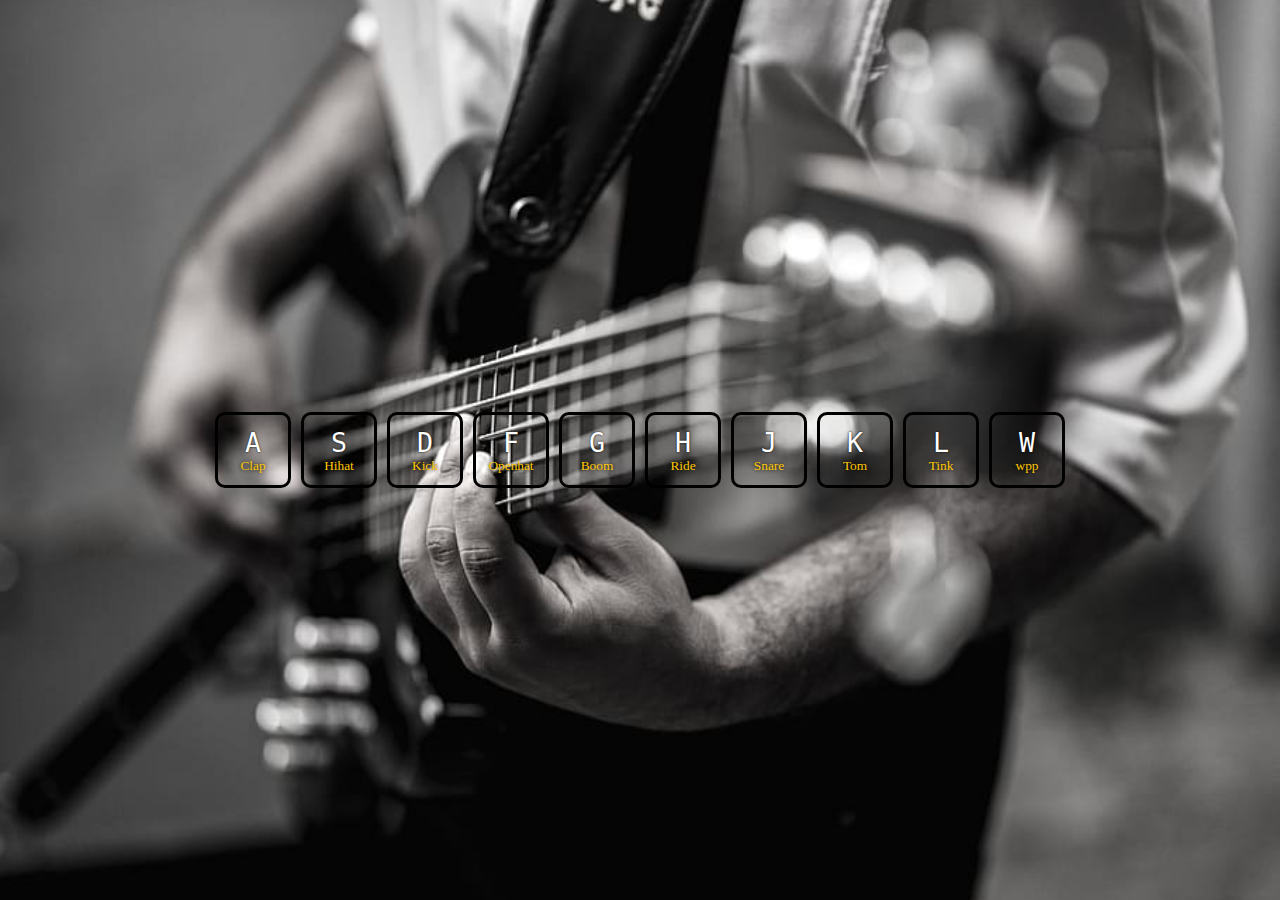
==== 1_DrumKit/index.html @ 7e201287 "up" ====
<!DOCTYPE html>
<html lang="pt-br">
<head>
    <meta charset="UTF-8">
    <meta name="viewport" content="width=device-width, initial-scale=1.0">
    <title>Drum Kit</title>

    <script src="/1_DrumKit/scripts.js" defer></script>
    <link rel="stylesheet" href="/1_DrumKit/style.css">
</head>
<body>
    <div class="keys">
        <div data-key="65" class="key">
            <kbd>A</kbd>
            <span class="sound">Clap</span>
        </div>
        <div data-key="83" class="key">
            <kbd>S</kbd>
            <span class="sound">Hihat</span>
        </div>
        <div data-key="68" class="key">
            <kbd>D</kbd>
            <span class="sound">Kick</span>
        </div>
        <div data-key="70" class="key">
            <kbd>F</kbd>
            <span class="sound">Openhat</span>
        </div>
        <div data-key="71" class="key">
            <kbd>G</kbd>
            <span class="sound">Boom</span>
        </div>
        <div data-key="72" class="key">
            <kbd>H</kbd>
            <span class="sound">Ride</span>
        </div>
        <div data-key="74" class="key">
            <kbd>J</kbd>
            <span class="sound">Snare</span>
        </div>
        <div data-key="75" class="key">
            <kbd>K</kbd>
            <span class="sound">Tom</span>
        </div>
        <div data-key="76" class="key">
            <kbd>L</kbd>
            <span class="sound">Tink</span>
        </div>
        <div data-key="87" class="key">
            <kbd>W</kbd>
            <span class="sound">wpp</span>
        </div>
    </div>

    <audio data-key="65" src="sound/claps-44774.mp3"></audio>
    <audio data-key="83" src="sound/hihat-164695.mp3"></audio>
    <audio data-key="68" src="sound/kick-bomb-01-85664.mp3"></audio>
    <audio data-key="70" src="sound/openhat-164697.mp3"></audio>
    <audio data-key="71" src="sound/boom-128320.mp3"></audio>
    <audio data-key="72" src="sound/ride-164699.mp3"></audio>
    <audio data-key="74" src="sound/hi_flitter_snare-88923.mp3"></audio>
    <audio data-key="75" src="sound/tom-2-85124.mp3"></audio>
    <audio data-key="76" src="sound/ting_1-47612.mp3"></audio>
    <audio data-key="87" src="sound/som-do-zap-zap-estourado.mp3"></audio>
</body>
</html>
---- 1_DrumKit/style.css ----
* {
    padding: 0;
    margin: 0;
}

html {
    width: 100%;
    height: 100%;
    display: flex;
    justify-content: center;
    align-items: center;
    background-image: url('img/music-musically-vintege-bass.jpg');
    background-repeat: no-repeat;
    background-position: center;
    background-size: cover;
}

.keys {
    display: flex;
    flex-wrap: wrap;
    gap: 10px;
}

.key {
    display: flex;
    justify-content: center;
    align-items: center;
    flex-direction: column;
    width: 60px;
    height: 60px;
    padding: 5px;
    background-color: transparent;
    color: #fff;
    border-radius: 10px;
    border: 3px solid #000;
    transition: all .02s;
}

kbd {
    font-size: 20pt;
    text-shadow: 0 0 2px #000;
}

.sound {
    font-size: 10pt;
    color: #ffc600;
    text-shadow: 0 0 4px #000;
}

.playing {
    border-color: #ffc600;
    box-shadow: 0 0 4px #ffc600;
    transform:  scale(1.1);
}
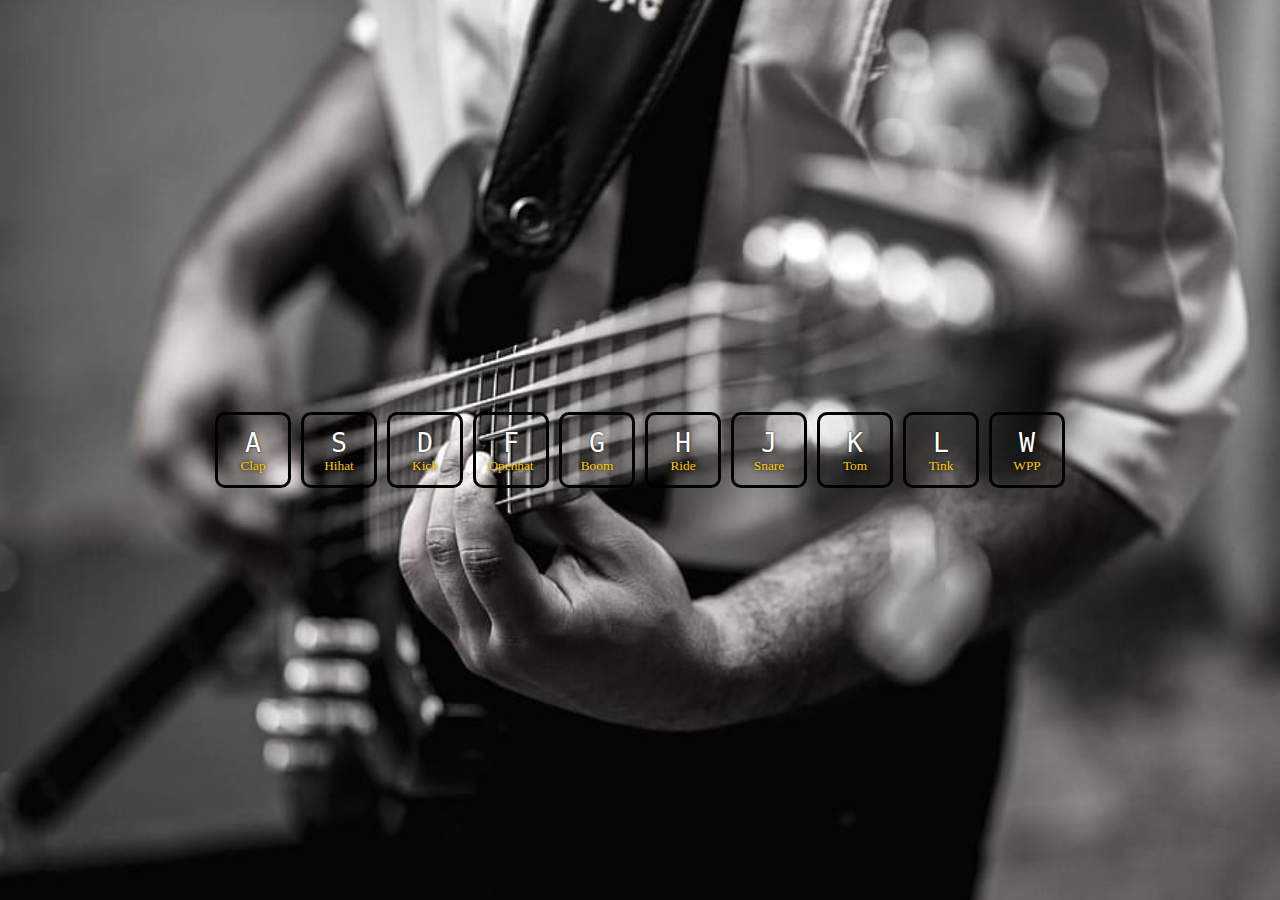
==== commit 64298046: "up" ====
--- a/1_DrumKit/index.html
+++ b/1_DrumKit/index.html
@@ -10,57 +10,57 @@
 </head>
 <body>
     <div class="keys">
-        <div data-key="65" class="key">
+        <div id="1" data-key="65" class="key">
             <kbd>A</kbd>
             <span class="sound">Clap</span>
         </div>
-        <div data-key="83" class="key">
+        <div id="2" data-key="83" class="key">
             <kbd>S</kbd>
             <span class="sound">Hihat</span>
         </div>
-        <div data-key="68" class="key">
+        <div id="3" data-key="68" class="key">
             <kbd>D</kbd>
             <span class="sound">Kick</span>
         </div>
-        <div data-key="70" class="key">
+        <div id="4" data-key="70" class="key">
             <kbd>F</kbd>
             <span class="sound">Openhat</span>
         </div>
-        <div data-key="71" class="key">
+        <div id="5" data-key="71" class="key">
             <kbd>G</kbd>
             <span class="sound">Boom</span>
         </div>
-        <div data-key="72" class="key">
+        <div id="6" data-key="72" class="key">
             <kbd>H</kbd>
             <span class="sound">Ride</span>
         </div>
-        <div data-key="74" class="key">
+        <div id="7" data-key="74" class="key">
             <kbd>J</kbd>
             <span class="sound">Snare</span>
         </div>
-        <div data-key="75" class="key">
+        <div id="8" data-key="75" class="key">
             <kbd>K</kbd>
             <span class="sound">Tom</span>
         </div>
-        <div data-key="76" class="key">
+        <div id="9" data-key="76" class="key">
             <kbd>L</kbd>
             <span class="sound">Tink</span>
         </div>
         <div data-key="87" class="key">
             <kbd>W</kbd>
-            <span class="sound">wpp</span>
+            <span class="sound">WPP</span>
         </div>
     </div>
 
-    <audio data-key="65" src="sound/claps-44774.mp3"></audio>
-    <audio data-key="83" src="sound/hihat-164695.mp3"></audio>
-    <audio data-key="68" src="sound/kick-bomb-01-85664.mp3"></audio>
-    <audio data-key="70" src="sound/openhat-164697.mp3"></audio>
-    <audio data-key="71" src="sound/boom-128320.mp3"></audio>
-    <audio data-key="72" src="sound/ride-164699.mp3"></audio>
-    <audio data-key="74" src="sound/hi_flitter_snare-88923.mp3"></audio>
-    <audio data-key="75" src="sound/tom-2-85124.mp3"></audio>
-    <audio data-key="76" src="sound/ting_1-47612.mp3"></audio>
+    <audio id="1" data-key="65" src="sound/claps-44774.mp3"></audio>
+    <audio id="2" data-key="83" src="sound/hihat-164695.mp3"></audio>
+    <audio id="3" data-key="68" src="sound/kick-bomb-01-85664.mp3"></audio>
+    <audio id="4" data-key="70" src="sound/openhat-164697.mp3"></audio>
+    <audio id="5" data-key="71" src="sound/boom-128320.mp3"></audio>
+    <audio id="6" data-key="72" src="sound/ride-164699.mp3"></audio>
+    <audio id="7" data-key="74" src="sound/hi_flitter_snare-88923.mp3"></audio>
+    <audio id="8" data-key="75" src="sound/tom-2-85124.mp3"></audio>
+    <audio id="9" data-key="76" src="sound/ting_1-47612.mp3"></audio>
     <audio data-key="87" src="sound/som-do-zap-zap-estourado.mp3"></audio>
 </body>
 </html>--- a/1_DrumKit/style.css
+++ b/1_DrumKit/style.css
@@ -30,21 +30,24 @@
     height: 60px;
     padding: 5px;
     background-color: transparent;
-    color: #fff;
     border-radius: 10px;
     border: 3px solid #000;
-    transition: all .02s;
+    transition: all .01s;
+    z-index: 999;
 }
 
 kbd {
     font-size: 20pt;
     text-shadow: 0 0 2px #000;
+    color: #fff;
+    z-index: 0;
 }
 
 .sound {
     font-size: 10pt;
     color: #ffc600;
     text-shadow: 0 0 4px #000;
+    z-index: 0;
 }
 
 .playing {
